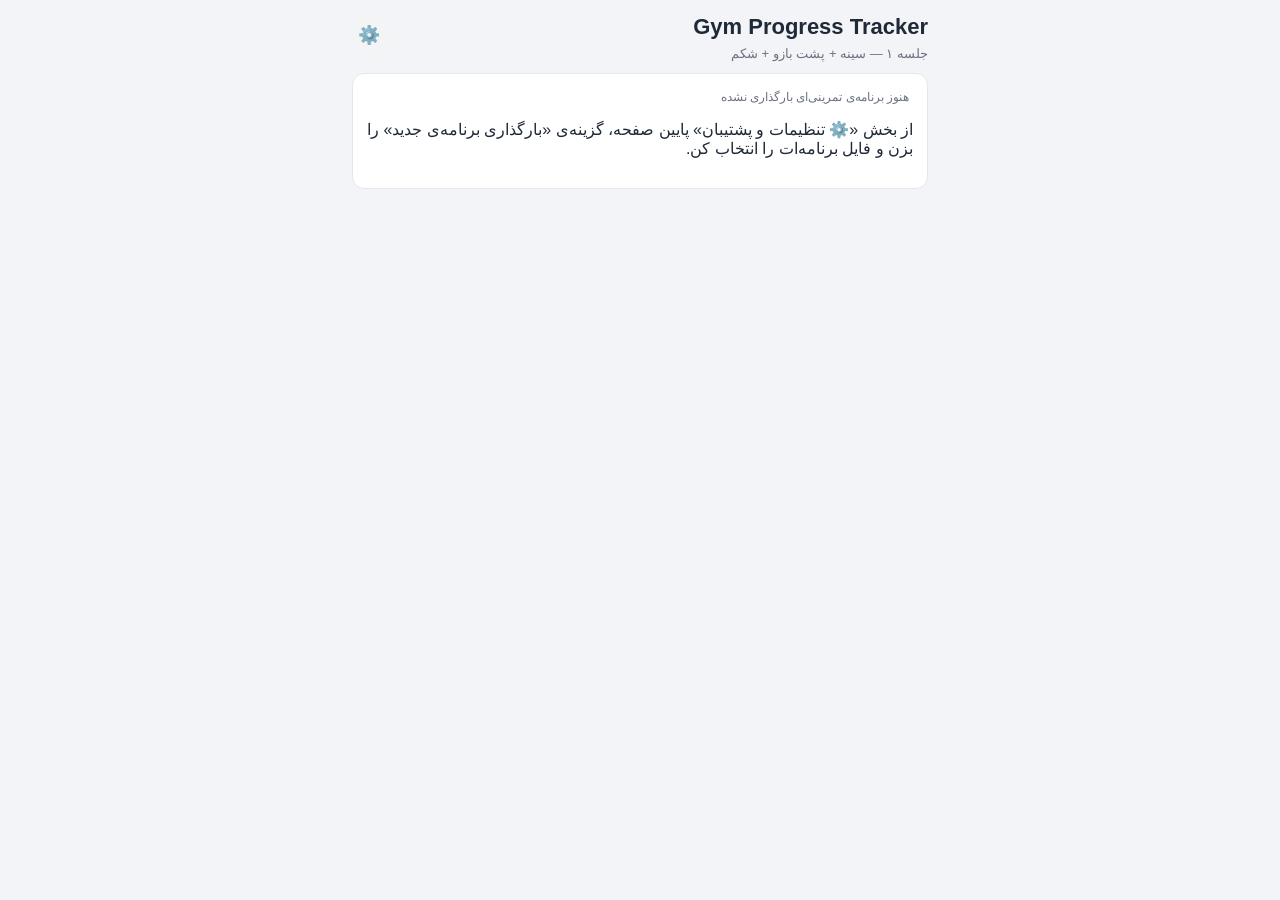
==== index.html @ c3f13dc2 "Update index.html" ====
<!DOCTYPE html>
<html lang="fa" dir="rtl">
<head>
    <meta charset="UTF-8">
    <meta name="viewport" content="width=device-width, initial-scale=1.0">
    <link rel="manifest" href="manifest.json">
    <meta name="theme-color" content="#2563eb">
    <title>Gym Progress Tracker</title>
    <meta name="description" content="ثبت و پیگیری تمرین‌های بدنسازی" />
    <meta property="og:title" content="Gym Progress Tracker" />
    <meta property="og:description" content="ثبت و پیگیری تمرین‌های بدنسازی" />
    <meta property="og:type" content="website" />
    <link rel="stylesheet" href="css/style.css">
</head>

<body>

<div class="container">

    <!-- =========================
         Header
    ========================= -->
    <header class="page-header">
        <div>
            <h1>Gym Progress Tracker</h1>
            <p id="sessionTitle">جلسه ۱ — سینه + پشت بازو + شکم</p>
        </div>

        <button
            type="button"
            id="openSettingsBtn"
            class="settings-icon-btn"
            aria-label="تنظیمات"
        >
            ⚙️
        </button>
    </header>

    <!-- =========================
         Empty state
    ========================= -->
    <section id="emptyProgramState" class="card" style="display: none;">
        <div class="selector-title">
            هنوز برنامه‌ی تمرینی‌ای بارگذاری نشده
        </div>
        <p>
            از بخش «⚙️ تنظیمات و پشتیبان» پایین صفحه، گزینه‌ی
            «بارگذاری برنامه‌ی جدید» را بزن و فایل برنامه‌ات را انتخاب کن.
        </p>
    </section>

    <div id="programContent">

    <!-- =========================
         Session selector
    ========================= -->
    <section class="session-selector card">
        <div class="selector-title">جلسه تمرینی</div>
        <div id="sessionButtons" class="session-buttons"></div>
    </section>

    <!-- =========================
         Session info
    ========================= -->
    <section class="session-info card">
        <div class="field">
            <input type="hidden" id="workoutDate">
            <button type="button" id="workoutDateBtn" class="date-picker-btn" aria-label="تاریخ تمرین">
                <span id="persianWorkoutDate" class="persian-date-display"></span>
                <span class="date-picker-icon">📅</span>
            </button>
        </div>

        <div class="field">
            <select id="weekNumber" aria-label="شماره هفته">
                <option value="1">هفته ۱</option>
                <option value="2">هفته ۲</option>
                <option value="3">هفته ۳</option>
                <option value="4">هفته ۴</option>
            </select>
        </div>

        <div class="session-note">
            <strong>قانون تمرین:</strong> بیشتر ست‌ها را با حدود <strong>RIR 2</strong> انجام بده.
        </div>
    </section>

    <!-- =========================
         Exercises
    ========================= -->
    <main id="exerciseList"></main>

    <!-- =========================
         Workout summary
    ========================= -->
    <section class="summary-grid">
        <div class="summary-card">
            <span>حجم تمرین</span>
            <strong id="totalVolume">0</strong>
            <small>kg × reps</small>
        </div>

        <div class="summary-card">
            <span>تغییر نسبت به جلسه قبل</span>
            <strong id="volumeChange">—</strong>
        </div>
    </section>

    <!-- =========================
         Save workout
    ========================= -->
    <section class="save-workout-section">
        <button type="button" id="finishWorkoutBtn" class="primary-btn">
            ✓ پایان جلسه و رفتن به تمرین بعدی
        </button>
    </section>

    <!-- =========================
         History
    ========================= -->
    <section class="history-section card">
        <div class="section-title">
            <div>
                <h2>روند پیشرفت</h2>
                <p>سابقه همین جلسه تمرینی</p>
            </div>
        </div>
        <div id="historyContainer"></div>
    </section>

    </div>

    <!-- =========================
         Settings (full page)
    ========================= -->
    <div id="settingsPage" class="settings-page-overlay" style="display: none;">
        <div class="settings-page">
            <div class="settings-page-header">
                <button
                    type="button"
                    id="closeSettingsBtn"
                    class="exercise-guide-close"
                    aria-label="بازگشت"
                >
                    ×
                </button>
                <h2>تنظیمات و پشتیبان</h2>
            </div>

            <div class="settings-content">
                <!-- Appearance -->
                <div class="setting-row">
                    <div class="setting-info">
                        <strong>ظاهر برنامه</strong>
                        <span>تغییر بین حالت روشن و تاریک</span>
                    </div>
                    <button id="themeToggleBtn" class="secondary-btn" type="button">
                        🌙 حالت تاریک
                    </button>
                </div>

                <!-- Exercise Bank -->
                <div class="setting-row">
                    <div class="setting-info">
                        <strong>بانک حرکات</strong>
                        <span>فهرست کامل حرکات ورزشی کاتالوگ با تصویر، شناسه و نحوه اجرا</span>
                    </div>
                    <button id="openExerciseBankBtn" class="secondary-btn" type="button">
                        نمایش بانک حرکات
                    </button>
                </div>

                <!-- My programs -->
                <div class="setting-row my-programs-setting">
                    <div class="setting-info">
                        <strong>برنامه‌های من</strong>
                        <span>فهرست برنامه‌های ماهانه، بازه‌ی تمرین هرکدام و جزئیات جلسات و حرکات.</span>
                    </div>
                    <button id="openMyProgramsBtn" class="secondary-btn" type="button">
                        مشاهده
                    </button>
                </div>

                <!-- Backup -->
                <div class="setting-row backup-setting">
                    <div class="setting-info">
                        <strong>پشتیبان اطلاعات</strong>
                        <span>یک فایل شامل تاریخچه‌ی تمرین‌ها و برنامه‌ی آپلودی‌ات دانلود می‌شود. همین‌جا («بازیابی پشتیبان») همه‌چیز را با هم برمی‌گرداند.</span>
                    </div>
                    <div class="backup-actions">
                        <button id="exportBtn" class="secondary-btn" type="button">
                            دریافت پشتیبان
                        </button>
                        <label class="secondary-btn file-btn">
                            بازیابی پشتیبان
                            <input type="file" id="importInput" accept=".json" hidden>
                        </label>
                    </div>
                </div>

                <!-- Program upload -->
                <div class="setting-row program-setting">
                    <div class="setting-info">
                        <strong>برنامه‌ی تمرینی</strong>
                        <span>وقتی باشگاه برنامه‌ی جدید داد، فایل آماده‌شده را اینجا بارگذاری کن تا به‌عنوان یک ماه جدید اضافه شود.</span>
                    </div>
                    <div class="program-actions">
                        <label class="secondary-btn file-btn">
                            بارگذاری برنامه‌ی جدید
                            <input type="file" id="programImportInput" accept=".json" hidden>
                        </label>
                    </div>
                </div>

                <!-- Delete data -->
                <div class="setting-row danger-setting">
                    <div class="setting-info">
                        <strong>حذف تاریخچه‌ی تمرین‌ها</strong>
                        <span>فقط وزنه/تکرارهای ثبت‌شده پاک می‌شود؛ برنامه‌ی تمرینی دست‌نخورده می‌ماند.</span>
                    </div>
                    <button id="clearBtn" class="danger-btn" type="button">
                        حذف تاریخچه
                    </button>
                </div>

                <!-- Full reset -->
                <div class="setting-row danger-setting">
                    <div class="setting-info">
                        <strong>بازنشانی کامل</strong>
                        <span>همه‌چیز پاک می‌شود: تاریخچه‌ی تمرین‌ها و برنامه‌ی آپلودی. برنامه به حالت اولیه برمی‌گردد.</span>
                    </div>
                    <button id="fullResetBtn" class="danger-btn" type="button">
                        حذف همه‌چیز
                    </button>
                </div>
            </div>
        </div>
    </div>

</div>

<!-- JavaScript -->
<script src="js/exercise-catalog.js"></script>
<script src="js/workout-programs.js"></script>
<script src="js/workout-data.js"></script>
<script src="js/storage.js"></script>
<script src="js/app.js"></script>

<script>
    if ("serviceWorker" in navigator) {
        window.addEventListener("load", () => {
            navigator.serviceWorker.register("/service-worker.js")
            .then(reg => {
                reg.update();
                console.log("Service Worker registered:", reg.scope);
            })
            .catch(err => console.error("Service Worker registration failed:", err));
        });
    }
</script>

</body>
</html>
---- css/style.css ----
* {
    box-sizing: border-box;
    -webkit-tap-highlight-color: transparent;
}

html {
    font-size: 16px;
}

body {
    margin: 0;
    font-family: Tahoma, Arial, sans-serif;
    background: #f2f4f7;
    color: #1f2937;
    direction: rtl;
}

/* =========================
   Container
========================= */
.container {
    width: 100%;
    max-width: 600px;
    margin: 0 auto;
    padding: 12px 12px 40px;
}

/* =========================
   Header
========================= */
.page-header {
    display: flex;
    align-items: flex-start;
    justify-content: space-between;
    gap: 10px;
    margin-bottom: 12px;
}

.page-header h1 {
    margin: 0;
    font-size: 22px;
    line-height: 1.4;
}

.page-header p {
    margin: 3px 0 0;
    font-size: 13px;
    color: #6b7280;
}

.settings-icon-btn {
    flex: 0 0 auto;
    width: 40px;
    height: 40px;
    border: none;
    border-radius: 50%;
    background: #f3f4f6;
    font-size: 18px;
    line-height: 1;
    cursor: pointer;
}

.settings-icon-btn:hover {
    background: #e5e7eb;
}

/* =========================
   Buttons
========================= */
button,
.secondary-btn {
    min-height: 46px;
    border-radius: 10px;
    border: 1px solid transparent;
    padding: 10px 12px;
    font-family: inherit;
    font-size: 14px;
    cursor: pointer;
    touch-action: manipulation;
}

.primary-btn {
    background: #2563eb;
    color: white;
    font-weight: bold;
}

.secondary-btn {
    background: white;
    border-color: #d1d5db;
    color: #374151;
}

.danger-btn {
    background: #fee2e2;
    color: #991b1b;
    border-color: #fecaca;
}

/* =========================
   Cards
========================= */
.card {
    background: white;
    border-radius: 12px;
    border: 1px solid #e5e7eb;
    padding: 14px;
    margin-bottom: 12px;
}

/* =========================
   Session selector
========================= */
.session-selector {
    padding: 10px;
}

.selector-title {
    font-size: 12px;
    color: #6b7280;
    margin: 2px 4px 8px;
}

.session-buttons {
    display: grid;
    grid-template-columns: repeat(3, 1fr);
    gap: 6px;
}

.session-btn {
    min-height: 62px;
    padding: 7px 4px;
    border-radius: 9px;
    border: 1px solid #d1d5db;
    background: white;
    color: #374151;
    font-family: inherit;
    cursor: pointer;
}

.session-btn strong {
    display: block;
    font-size: 13px;
    margin-bottom: 4px;
}

.session-btn span {
    display: block;
    font-size: 10px;
    line-height: 1.4;
    color: #6b7280;
}

.session-btn.active {
    background: #eff6ff;
    border-color: #2563eb;
    color: #1d4ed8;
}

.session-btn.active span {
    color: #2563eb;
}

/* =========================
   Session info
========================= */
.session-info {
    display: grid;
    grid-template-columns: 1fr 1fr;
    gap: 10px;
}

.field {
    display: flex;
    flex-direction: column;
    gap: 5px;
}

.field label {
    font-size: 14px;
    color: #6b7280;
    font-weight: 600;
}

input,
select {
    width: 100%;
    height: 44px;
    padding: 8px 10px;
    border: 1px solid #d1d5db;
    border-radius: 8px;
    background: white;
    font-family: inherit;
    font-size: 16px;
    color: #1f2937;
}

input:focus,
select:focus {
    outline: none;
    border-color: #2563eb;
    box-shadow: 0 0 0 2px rgba(37, 99, 235, 0.1);
}

.session-note {
    grid-column: 1 / -1;
    padding: 9px 11px;
    border-radius: 8px;
    background: #eff6ff;
    color: #1e40af;
    font-size: 11px;
    line-height: 1.7;
}

/* =========================
   Date picker trigger button
========================= */
.date-picker-btn {
    display: flex;
    align-items: center;
    justify-content: space-between;
    width: 100%;
    height: 44px;
    padding: 8px 12px;
    border: 1px solid #d1d5db;
    border-radius: 8px;
    background: white;
    font-family: inherit;
    font-size: 14px;
    color: #1f2937;
    cursor: pointer;
}

.date-picker-btn:hover {
    border-color: #9ca3af;
}

.date-picker-icon {
    font-size: 16px;
}

/* =========================
   Date picker calendar (modal)
========================= */
.date-picker-overlay {
    position: fixed;
    inset: 0;
    z-index: 1000;
    display: flex;
    align-items: center;
    justify-content: center;
    padding: 16px;
    background: rgba(17, 24, 39, 0.5);
}

.date-picker-modal {
    width: 100%;
    max-width: 340px;
    padding: 16px;
    border-radius: 16px;
    background: white;
}

.date-picker-header {
    display: flex;
    align-items: center;
    justify-content: space-between;
    margin-bottom: 10px;
}

.date-picker-header h3 {
    margin: 0;
    font-size: 15px;
}

.date-picker-nav {
    width: 32px;
    height: 32px;
    border: none;
    border-radius: 8px;
    background: #f3f4f6;
    font-size: 18px;
    line-height: 1;
    cursor: pointer;
}

.date-picker-nav:hover {
    background: #e5e7eb;
}

.date-picker-weekdays {
    display: grid;
    grid-template-columns: repeat(7, 1fr);
    margin-bottom: 4px;
    font-size: 11px;
    color: #9ca3af;
    text-align: center;
}

.date-picker-grid {
    display: grid;
    grid-template-columns: repeat(7, 1fr);
    gap: 4px;
}

.date-picker-day {
    position: relative;
    display: flex;
    flex-direction: column;
    align-items: center;
    justify-content: center;
    height: 40px;
    border: none;
    border-radius: 8px;
    background: transparent;
    font-family: inherit;
    font-size: 13px;
    color: #1f2937;
    cursor: pointer;
}

.date-picker-day.empty {
    cursor: default;
}

.date-picker-day:not(.empty):hover {
    background: #f3f4f6;
}

.date-picker-day.today {
    box-shadow: inset 0 0 0 1px #2563eb;
}

.date-picker-day.selected {
    background: #2563eb;
    color: white;
}

.date-picker-day-dot {
    position: absolute;
    bottom: 4px;
    width: 5px;
    height: 5px;
    border-radius: 50%;
    background: #16a34a;
}

.date-picker-day.selected .date-picker-day-dot {
    background: white;
}

.date-picker-legend {
    display: flex;
    align-items: center;
    gap: 6px;
    margin: 10px 0;
    font-size: 11px;
    color: #6b7280;
}

.date-picker-legend .date-picker-day-dot {
    position: static;
}

.date-picker-close {
    width: 100%;
}

/* =========================
   Exercise card
========================= */
.exercise-card {
    background: white;
    border: 1px solid #e5e7eb;
    border-radius: 12px;
    margin-bottom: 12px;
    overflow: hidden;
}

.exercise-header {
    padding: 12px;
    background: #fafafa;
    border-bottom: 1px solid #e5e7eb;
}

.exercise-title {
    display: flex;
    align-items: center;
    gap: 9px;
}

.exercise-number {
    flex: 0 0 auto;
    width: 30px;
    height: 30px;
    border-radius: 50%;
    display: flex;
    align-items: center;
    justify-content: center;
    background: #2563eb;
    color: white;
    font-size: 13px;
    font-weight: bold;
}

.exercise-header h2 {
    margin: 0 0 5px;
    font-size: 19px;
    line-height: 1.45;
    font-weight: 700;
}

.exercise-meta {
    font-size: 12px;
    line-height: 1.8;
    color: #6b7280;
}

/* =========================
   Exercise action buttons
========================= */
.exercise-help-btn,
.exercise-history-btn {
    margin-top: 8px;
    min-height: 38px;
    padding: 7px 12px;
    border: 1px solid #d1d5db;
    border-radius: 8px;
    background: white;
    color: #2563eb;
    font-family: inherit;
    font-size: 14px;
    font-weight: 600;
    cursor: pointer;
}

.exercise-help-btn:active,
.exercise-history-btn:active {
    background: #eff6ff;
}

/* =========================
   Sets
========================= */
.sets-container {
    padding: 10px;
}

.set-row {
    display: grid;
    grid-template-columns: 58px 1fr 1fr;
    gap: 7px;
    align-items: center;
    margin-bottom: 7px;
}

.set-label {
    font-size: 14px;
    color: #4b5563;
    text-align: center;
    font-weight: bold;
    white-space: nowrap;
}

.set-row input {
    height: 44px;
    text-align: center;
    font-size: 16px;
    direction: ltr;
}

.set-difference {
    grid-column: 2 / 4;
    padding: 2px 5px;
    min-height: 14px;
    font-size: 11.5px;
    font-weight: 600;
    color: #1f2937;
    text-align: right;
    direction: rtl;
}

.set-difference:empty {
    display: none;
}

/* =========================
   Workout summary
========================= */
.summary-grid {
    display: grid;
    grid-template-columns: repeat(2, 1fr);
    gap: 8px;
    margin: 16px 0 12px;
}

.summary-card {
    background: white;
    border: 1px solid #e5e7eb;
    border-radius: 10px;
    padding: 11px;
    text-align: center;
}

.summary-card span {
    display: block;
    font-size: 11px;
    color: #6b7280;
    margin-bottom: 5px;
}

.summary-card strong {
    font-size: 19px;
}

.summary-card small {
    display: block;
    margin-top: 2px;
    font-size: 9px;
    color: #9ca3af;
}

/* =========================
   Save workout
========================= */
.save-workout-section {
    margin: 4px 0 18px;
}

/* =========================
   History
========================= */
.history-section {
    margin-top: 16px;
}

.section-title h2 {
    margin: 0;
    font-size: 17px;
}

.section-title p {
    margin: 4px 0 0;
    font-size: 11px;
    color: #6b7280;
}

.history-table-wrapper {
    margin-top: 12px;
    overflow-x: auto;
}

.history-table {
    width: 100%;
    border-collapse: collapse;
    font-size: 11px;
}

.history-table th,
.history-table td {
    padding: 9px 5px;
    border-bottom: 1px solid #e5e7eb;
    text-align: center;
    white-space: nowrap;
}

.history-table th {
    color: #6b7280;
    background: #f9fafb;
    font-weight: normal;
}

.history-empty {
    padding: 25px 10px;
    text-align: center;
    font-size: 12px;
    color: #9ca3af;
}

/* =========================
   Exercise History Modal
========================= */
.exercise-history-list {
    display: flex;
    flex-direction: column;
    gap: 12px;
    margin-top: 14px;
}

.exercise-history-item {
    padding: 12px;
    border: 1px solid #e5e7eb;
    border-radius: 10px;
    background: #f9fafb;
}

.exercise-history-info {
    display: flex;
    align-items: center;
    justify-content: space-between;
    gap: 8px;
    margin-bottom: 10px;
    padding-bottom: 9px;
    border-bottom: 1px solid #e5e7eb;
    font-size: 12px;
    line-height: 1.7;
}

.exercise-history-info strong {
    color: #1f2937;
}

.exercise-history-info span {
    color: #6b7280;
    white-space: nowrap;
}

.exercise-history-sets {
    display: grid;
    grid-template-columns: repeat(3, 1fr);
    gap: 6px;
}

.history-set {
    display: flex;
    align-items: center;
    justify-content: center;
    min-height: 48px;
    padding: 6px;
    border-radius: 8px;
    background: white;
    border: 1px solid #e5e7eb;
    font-size: 13px;
    font-weight: bold;
    color: #1f2937;
    direction: ltr;
}

/* =========================
   Settings (full page)
========================= */
.settings-page-overlay {
    position: fixed;
    inset: 0;
    z-index: 1000;
    background: white;
}

.settings-page {
    display: flex;
    flex-direction: column;
    height: 100%;
}

.settings-page-header {
    display: flex;
    align-items: center;
    gap: 10px;
    padding: 16px;
    border-bottom: 1px solid #f3f4f6;
}

.settings-page-header h2 {
    margin: 0;
    font-size: 18px;
}

.settings-content {
    flex: 1;
    overflow-y: auto;
}

.setting-row {
    display: flex;
    align-items: center;
    justify-content: space-between;
    gap: 12px;
    padding: 14px;
    border-bottom: 1px solid #f3f4f6;
}

.setting-row:last-child {
    border-bottom: none;
}

.setting-info {
    min-width: 0;
    flex: 1;
}

.setting-info strong {
    display: block;
    margin-bottom: 4px;
    font-size: 13px;
    color: #374151;
}

.setting-info span {
    display: block;
    font-size: 10px;
    line-height: 1.7;
    color: #9ca3af;
}

.setting-row .secondary-btn,
.setting-row .danger-btn {
    flex: 0 0 auto;
    min-height: 42px;
    font-size: 12px;
}

.backup-setting,
.program-setting {
    align-items: flex-start;
    flex-direction: column;
}

.backup-setting .setting-info,
.program-setting .setting-info {
    width: 100%;
}

.backup-actions,
.program-actions {
    display: grid;
    grid-template-columns: 1fr 1fr;
    gap: 8px;
    width: 100%;
    margin-top: 4px;
}

.program-actions {
    grid-template-columns: 1fr;
}

.file-btn {
    display: flex;
    align-items: center;
    justify-content: center;
    min-height: 42px;
}

.danger-setting .setting-info strong {
    color: #991b1b;
}

/* =========================
   My Programs (full page)
========================= */
.my-programs-overlay {
    position: fixed;
    inset: 0;
    z-index: 1000;
    background: white;
}

.my-programs-page {
    display: flex;
    flex-direction: column;
    height: 100%;
}

.my-programs-header {
    display: flex;
    align-items: center;
    justify-content: space-between;
    gap: 10px;
    padding: 16px;
    border-bottom: 1px solid #f3f4f6;
}

.my-programs-header h2 {
    margin: 0;
    font-size: 20px;
}

.my-programs-list {
    flex: 1;
    overflow-y: auto;
    padding: 16px;
}

.my-programs-empty {
    font-size: 13px;
    color: #9ca3af;
}

.my-program-card {
    margin-bottom: 12px;
    padding: 14px;
    border-radius: 14px;
    background: #f9fafb;
}

.my-program-summary {
    display: flex;
    align-items: center;
    justify-content: space-between;
    gap: 10px;
}

.my-program-summary-info h3 {
    margin: 0 0 4px;
    font-size: 14px;
    color: #374151;
}

.my-program-current-badge {
    margin-right: 6px;
    padding: 2px 8px;
    border-radius: 999px;
    background: #dbeafe;
    color: #1d4ed8;
    font-size: 10px;
}

.my-program-dates {
    display: block;
    font-size: 11px;
    color: #9ca3af;
}

.my-program-details {
    margin-top: 12px;
    padding-top: 12px;
    border-top: 1px solid #e5e7eb;
}

.my-program-session {
    margin-bottom: 10px;
}

.my-program-session h4 {
    margin: 0 0 4px;
    font-size: 11px;
    color: #6b7280;
}

.my-program-exercise-list {
    margin: 0;
    padding-right: 16px;
    list-style: disc;
}

.my-program-exercise-list li {
    margin-bottom: 4px;
    font-size: 11px;
    line-height: 1.7;
}

.my-program-exercise-name {
    display: block;
    color: #374151;
}

.my-program-exercise-meta {
    display: block;
    color: #9ca3af;
    font-size: 10px;
}

/* =========================
   Exercise Guide Modal
========================= */
.exercise-guide-overlay {
    position: fixed;
    inset: 0;
    z-index: 1000;
    background: rgba(0, 0, 0, 0.55);
    display: flex;
    align-items: flex-end;
    justify-content: center;
    padding: 0;
}

.exercise-guide-modal {
    width: 100%;
    max-width: 600px;
    max-height: 90vh;
    overflow-y: auto;
    background: white;
    border-radius: 18px 18px 0 0;
    padding: 16px;
}

.exercise-guide-header {
    display: flex;
    align-items: center;
    justify-content: space-between;
    gap: 10px;
    margin-bottom: 12px;
}

.exercise-guide-header h2 {
    margin: 0;
    font-size: 22px;
    line-height: 1.5;
}

.exercise-guide-close {
    width: 38px;
    height: 38px;
    min-height: 38px;
    padding: 0;
    border: none;
    border-radius: 50%;
    background: #f3f4f6;
    color: #374151;
    font-size: 24px;
    line-height: 1;
    cursor: pointer;
}

.exercise-guide-images {
    display: grid;
    grid-template-columns: repeat(2, 1fr);
    gap: 8px;
}

.exercise-guide-image,
.exercise-guide-video {
    display: block;
    width: 100%;
    max-width: 420px;
    max-height: 60vh;
    margin: 0 auto 20px;
    object-fit: contain;
    border-radius: 12px;
}

.exercise-guide-no-image {
    min-height: 120px;
    display: flex;
    align-items: center;
    justify-content: center;
    text-align: center;
    padding: 20px;
    border-radius: 10px;
    background: #f3f4f6;
    color: #9ca3af;
    font-size: 12px;
}

.exercise-guide-instructions {
    margin: 18px 0;
    padding-right: 26px;
    font-size: 16px;
    line-height: 2;
    color: #374151;
}

.exercise-guide-done {
    width: 100%;
    margin-top: 4px;
}

/* =========================
   Exercise Bank Page
========================= */
.exercise-bank-overlay {
    position: fixed;
    inset: 0;
    z-index: 1000;
    background: white;
}

.exercise-bank-page {
    display: flex;
    flex-direction: column;
    height: 100%;
}

.exercise-bank-header {
    display: flex;
    align-items: center;
    justify-content: space-between;
    gap: 10px;
    padding: 16px;
    border-bottom: 1px solid #f3f4f6;
}

.exercise-bank-header h2 {
    margin: 0;
    font-size: 20px;
}

.exercise-bank-list {
    flex: 1;
    overflow-y: auto;
    padding: 14px;
    display: flex;
    flex-direction: column;
    gap: 14px;
}

.exercise-bank-category-group {
    display: flex;
    flex-direction: column;
    gap: 8px;
}

.exercise-bank-category-header {
    width: 100%;
    display: flex;
    align-items: center;
    justify-content: space-between;
    padding: 8px 10px;
    border: 1px solid #e5e7eb;
    border-radius: 10px;
    background: #f3f4f6;
    cursor: pointer;
    font-family: inherit;
    transition: background 0.15s, border-color 0.15s;
}

.exercise-bank-category-header:hover {
    background: #e5e7eb;
}

.exercise-bank-category-title {
    display: flex;
    align-items: center;
    gap: 8px;
}

.exercise-bank-category-badge {
    font-size: 14px;
    font-weight: 700;
    color: #2563eb;
}

.exercise-bank-category-count {
    font-size: 11px;
    color: #6b7280;
    background: #ffffff;
    padding: 2px 7px;
    border-radius: 12px;
    border: 1px solid #e5e7eb;
}

.exercise-bank-category-arrow {
    font-size: 14px;
    color: #6b7280;
    transition: transform 0.2s ease;
}

.exercise-bank-category-group.collapsed .exercise-bank-category-arrow {
    transform: rotate(-90deg);
}

.exercise-bank-category-group.collapsed .exercise-bank-category-items {
    display: none;
}

.exercise-bank-category-items {
    display: flex;
    flex-direction: column;
    gap: 8px;
    padding: 2px 4px;
}

.exercise-bank-item {
    display: flex;
    align-items: center;
    gap: 12px;
    padding: 12px;
    border-radius: 12px;
    border: 1px solid #e5e7eb;
    background: #f9fafb;
    cursor: pointer;
    transition: background 0.15s, border-color 0.15s;
}

.exercise-bank-item:active {
    background: #eff6ff;
    border-color: #93c5fd;
}

.exercise-bank-thumb {
    width: 60px;
    height: 60px;
    border-radius: 8px;
    background: #e5e7eb;
    display: flex;
    align-items: center;
    justify-content: center;
    overflow: hidden;
    flex-shrink: 0;
}

.exercise-bank-thumb img {
    width: 100%;
    height: 100%;
    object-fit: contain;
}

.exercise-bank-thumb-placeholder {
    font-size: 24px;
}

.exercise-bank-info {
    flex: 1;
    min-width: 0;
}

.exercise-bank-name {
    margin: 0 0 4px;
    font-size: 15px;
    font-weight: bold;
    color: #1f2937;
}

.exercise-bank-id {
    margin: 0;
    font-size: 12px;
    color: #6b7280;
    direction: ltr;
    text-align: right;
    font-family: monospace, Arial, sans-serif;
}

/* =========================
   Dark Mode
========================= */
body.dark-mode {
    background: #111827;
    color: #f3f4f6;
}

body.dark-mode .card,
body.dark-mode .summary-card,
body.dark-mode .exercise-card {
    background: #1f2937;
    border-color: #374151;
}

body.dark-mode .page-header p,
body.dark-mode .selector-title,
body.dark-mode .field label,
body.dark-mode .exercise-meta,
body.dark-mode .section-title p {
    color: #9ca3af;
}

body.dark-mode .session-btn {
    background: #1f2937;
    border-color: #4b5563;
    color: #f3f4f6;
}

body.dark-mode .session-btn span {
    color: #9ca3af;
}

body.dark-mode .session-btn.active {
    background: #1e3a8a;
    border-color: #3b82f6;
    color: #dbeafe;
}

body.dark-mode .session-btn.active span {
    color: #bfdbfe;
}

body.dark-mode input,
body.dark-mode select {
    background: #111827;
    border-color: #4b5563;
    color: #f3f4f6;
}

body.dark-mode input:focus,
body.dark-mode select:focus {
    border-color: #60a5fa;
    box-shadow: 0 0 0 2px rgba(96, 165, 250, 0.15);
}

body.dark-mode .date-picker-btn {
    background: #111827;
    border-color: #4b5563;
    color: #f3f4f6;
}

body.dark-mode .date-picker-modal {
    background: #1f2937;
}

body.dark-mode .date-picker-header h3 {
    color: #f3f4f6;
}

body.dark-mode .date-picker-nav {
    background: #374151;
    color: #f3f4f6;
}

body.dark-mode .date-picker-nav:hover {
    background: #4b5563;
}

body.dark-mode .date-picker-day {
    color: #e5e7eb;
}

body.dark-mode .date-picker-day:not(.empty):hover {
    background: #374151;
}

body.dark-mode .date-picker-legend {
    color: #9ca3af;
}

body.dark-mode .session-note {
    background: #172554;
    color: #bfdbfe;
}

body.dark-mode .summary-card span {
    color: #9ca3af;
}

body.dark-mode .summary-card small {
    color: #6b7280;
}

body.dark-mode .exercise-header {
    background: #18212f;
    border-color: #374151;
}

body.dark-mode .set-label {
    color: #d1d5db;
}

body.dark-mode .set-difference {
    color: #e2e8f0;
    font-weight: 600;
}

body.dark-mode .secondary-btn {
    background: #1f2937;
    border-color: #4b5563;
    color: #f3f4f6;
}

body.dark-mode .secondary-btn:active {
    background: #374151;
}

body.dark-mode .exercise-help-btn,
body.dark-mode .exercise-history-btn {
    background: #1f2937;
    border-color: #4b5563;
    color: #93c5fd;
}

body.dark-mode .exercise-help-btn:active,
body.dark-mode .exercise-history-btn:active {
    background: #172554;
}

body.dark-mode .history-table th {
    background: #111827;
    color: #9ca3af;
}

body.dark-mode .history-table th,
body.dark-mode .history-table td {
    border-color: #374151;
}

body.dark-mode .history-empty {
    color: #6b7280;
}

body.dark-mode .exercise-history-item {
    background: #18212f;
    border-color: #374151;
}

body.dark-mode .exercise-history-info {
    border-color: #374151;
}

body.dark-mode .exercise-history-info strong {
    color: #f3f4f6;
}

body.dark-mode .exercise-history-info span {
    color: #9ca3af;
}

body.dark-mode .history-set {
    background: #1f2937;
    border-color: #374151;
    color: #f3f4f6;
}

body.dark-mode .settings-icon-btn {
    background: #374151;
    color: #f3f4f6;
}

body.dark-mode .settings-icon-btn:hover {
    background: #4b5563;
}

body.dark-mode .settings-page-overlay {
    background: #111827;
}

body.dark-mode .settings-page-header {
    border-color: #374151;
}

body.dark-mode .settings-page-header h2 {
    color: #f3f4f6;
}

body.dark-mode .settings-content {
    border-color: #374151;
}

body.dark-mode .setting-row {
    border-color: #374151;
}

body.dark-mode .setting-info strong {
    color: #f3f4f6;
}

body.dark-mode .setting-info span {
    color: #9ca3af;
}

body.dark-mode .danger-setting .setting-info strong {
    color: #fecaca;
}

body.dark-mode .my-programs-overlay {
    background: #111827;
}

body.dark-mode .my-programs-header {
    border-color: #374151;
}

body.dark-mode .my-programs-header h2 {
    color: #f3f4f6;
}

body.dark-mode .my-program-card {
    background: #1f2937;
}

body.dark-mode .my-program-summary-info h3 {
    color: #f3f4f6;
}

body.dark-mode .my-program-details {
    border-color: #374151;
}

body.dark-mode .my-program-session h4 {
    color: #d1d5db;
}

body.dark-mode .my-program-exercise-name {
    color: #e5e7eb;
}

body.dark-mode .exercise-guide-modal {
    background: #1f2937;
    color: #f3f4f6;
}

body.dark-mode .exercise-guide-close {
    background: #374151;
    color: #f3f4f6;
}

body.dark-mode .exercise-guide-instructions {
    color: #d1d5db;
}

body.dark-mode .exercise-guide-no-image {
    background: #111827;
    color: #6b7280;
}

body.dark-mode .danger-btn {
    background: #450a0a;
    border-color: #7f1d1d;
    color: #fecaca;
}

/* Dark mode for Exercise Bank */
body.dark-mode .exercise-bank-overlay {
    background: #111827;
}

body.dark-mode .exercise-bank-header {
    border-color: #374151;
}

body.dark-mode .exercise-bank-header h2 {
    color: #f3f4f6;
}

body.dark-mode .exercise-bank-category-header {
    background: #1f2937;
    border-color: #374151;
}

body.dark-mode .exercise-bank-category-header:hover {
    background: #374151;
}

body.dark-mode .exercise-bank-category-arrow {
    color: #9ca3af;
}

body.dark-mode .exercise-bank-category-badge {
    color: #60a5fa;
}

body.dark-mode .exercise-bank-category-count {
    background: #111827;
    border-color: #374151;
    color: #9ca3af;
}

body.dark-mode .exercise-bank-item {
    background: #1f2937;
    border-color: #374151;
}

body.dark-mode .exercise-bank-item:active {
    background: #1e3a8a;
    border-color: #3b82f6;
}

body.dark-mode .exercise-bank-thumb {
    background: #374151;
}

body.dark-mode .exercise-bank-name {
    color: #f3f4f6;
}

body.dark-mode .exercise-bank-id {
    color: #9ca3af;
}
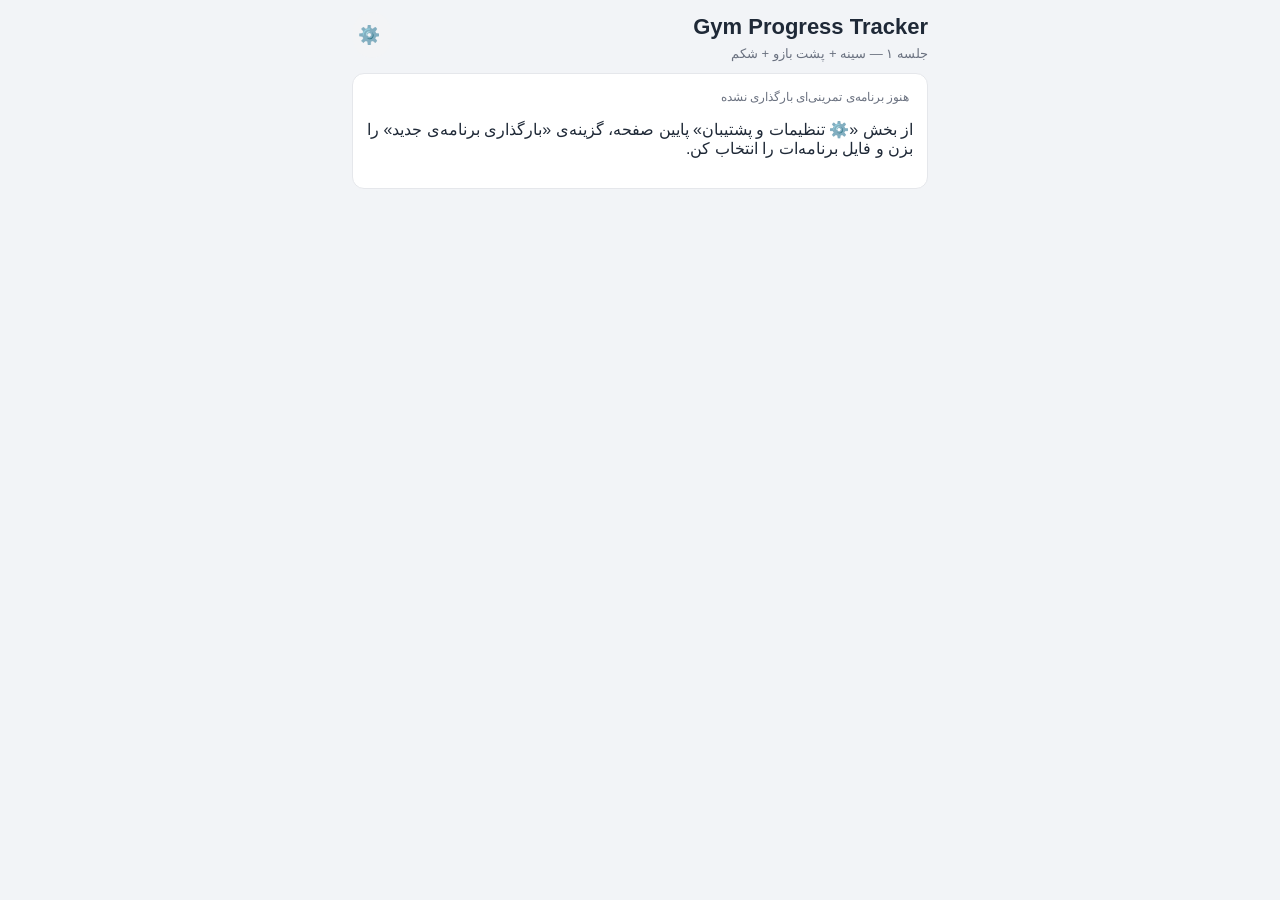
==== commit 7c89b94b: "Update index.html" ====
--- a/index.html
+++ b/index.html
@@ -3,14 +3,14 @@
 <head>
     <meta charset="UTF-8">
     <meta name="viewport" content="width=device-width, initial-scale=1.0">
-    <link rel="manifest" href="manifest.json">
+    <link rel="manifest" href="./manifest.json">
     <meta name="theme-color" content="#2563eb">
     <title>Gym Progress Tracker</title>
     <meta name="description" content="ثبت و پیگیری تمرین‌های بدنسازی" />
     <meta property="og:title" content="Gym Progress Tracker" />
     <meta property="og:description" content="ثبت و پیگیری تمرین‌های بدنسازی" />
     <meta property="og:type" content="website" />
-    <link rel="stylesheet" href="css/style.css">
+    <link rel="stylesheet" href="./css/style.css">
 </head>
 
 <body>
@@ -240,11 +240,11 @@
 </div>
 
 <!-- JavaScript -->
-<script src="js/exercise-catalog.js"></script>
-<script src="js/workout-programs.js"></script>
-<script src="js/workout-data.js"></script>
-<script src="js/storage.js"></script>
-<script src="js/app.js"></script>
+<script src="./js/exercise-catalog.js"></script>
+<script src="./js/workout-programs.js"></script>
+<script src="./js/workout-data.js"></script>
+<script src="./js/storage.js"></script>
+<script src="./js/app.js"></script>
 
 <script>
     if ("serviceWorker" in navigator) {
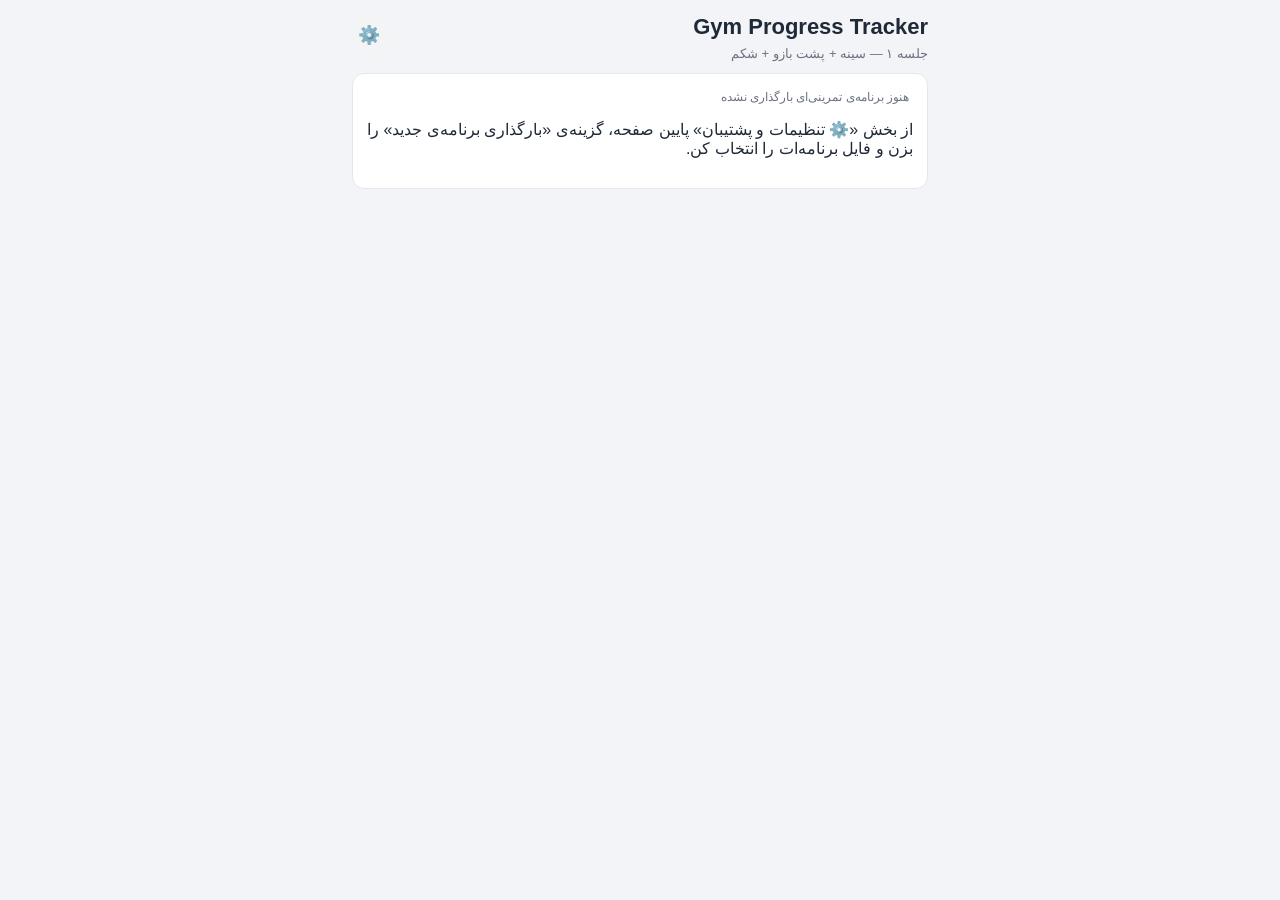
==== commit ca182f29: "Update index.html" ====
--- a/index.html
+++ b/index.html
@@ -249,7 +249,7 @@
 <script>
     if ("serviceWorker" in navigator) {
         window.addEventListener("load", () => {
-            navigator.serviceWorker.register("/service-worker.js")
+            navigator.serviceWorker.register("./service-worker.js")
             .then(reg => {
                 reg.update();
                 console.log("Service Worker registered:", reg.scope);
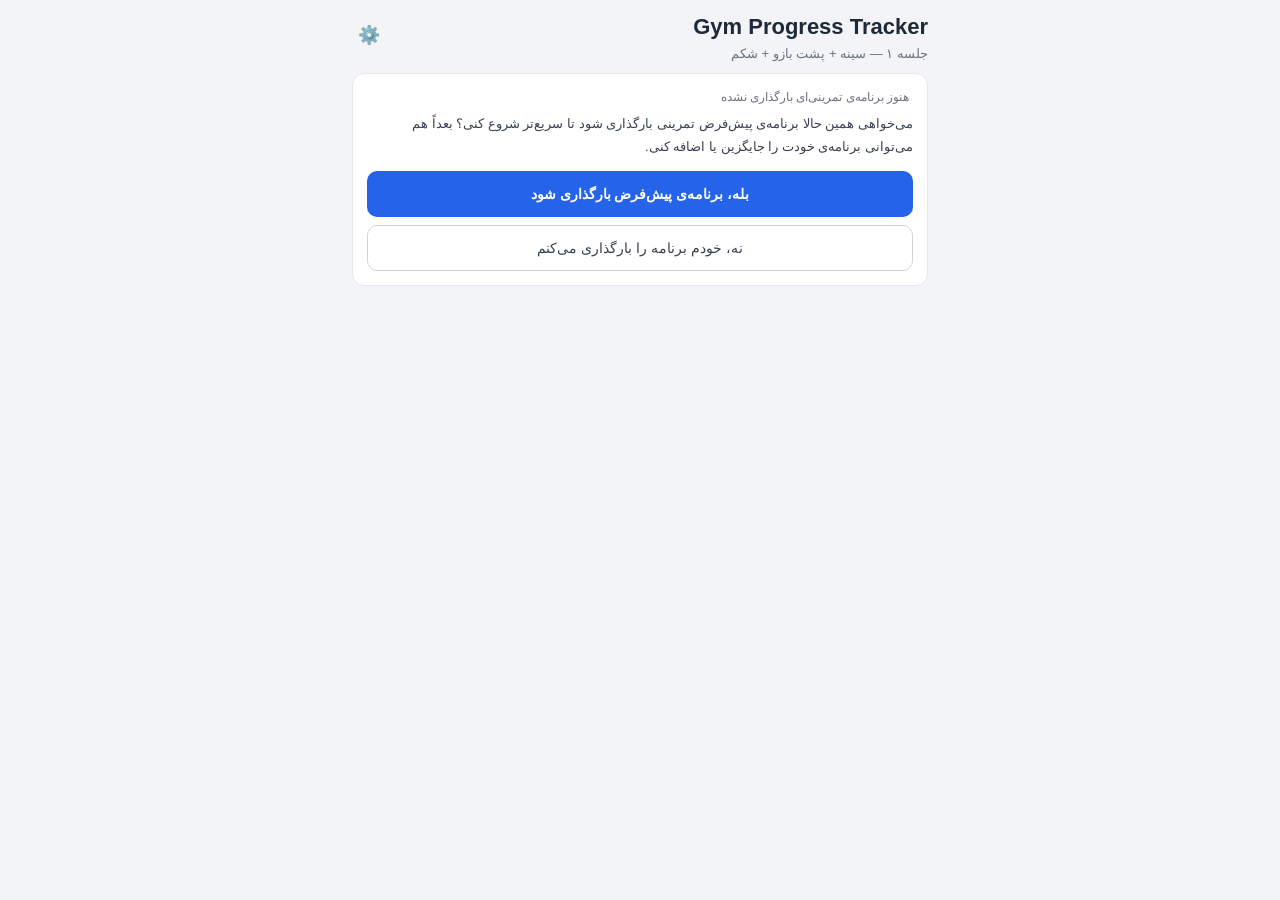
==== commit 40745f85: "check  backup" ====
--- a/index.html
+++ b/index.html
@@ -43,13 +43,42 @@
         <div class="selector-title">
             هنوز برنامه‌ی تمرینی‌ای بارگذاری نشده
         </div>
-        <p>
+
+        <div id="defaultProgramSuggestion" class="default-program-suggestion" style="display: none;">
+            <p>
+                می‌خواهی همین حالا برنامه‌ی پیش‌فرض تمرینی بارگذاری شود
+                تا سریع‌تر شروع کنی؟ بعداً هم می‌توانی برنامه‌ی خودت را
+                جایگزین یا اضافه کنی.
+            </p>
+            <div class="default-program-actions">
+                <button type="button" id="loadDefaultProgramBtn" class="primary-btn">
+                    بله، برنامه‌ی پیش‌فرض بارگذاری شود
+                </button>
+                <button type="button" id="dismissDefaultProgramBtn" class="secondary-btn">
+                    نه، خودم برنامه را بارگذاری می‌کنم
+                </button>
+            </div>
+        </div>
+
+        <p id="emptyProgramManualHint">
             از بخش «⚙️ تنظیمات و پشتیبان» پایین صفحه، گزینه‌ی
             «بارگذاری برنامه‌ی جدید» را بزن و فایل برنامه‌ات را انتخاب کن.
         </p>
     </section>
 
     <div id="programContent">
+
+    <!-- =========================
+         Backup warning
+    ========================= -->
+    <section id="backupWarningBanner" class="backup-warning-banner card" style="display: none;">
+        <span class="backup-warning-icon">⚠️</span>
+        <div class="backup-warning-text">
+            <strong>زمان پشتیبان‌گیری رسیده</strong>
+            <span id="backupWarningDetail">مدتی از آخرین پشتیبان‌گیری گذشته.</span>
+        </div>
+        <button type="button" id="backupWarningBtn" class="secondary-btn">دریافت پشتیبان</button>
+    </section>
 
     <!-- =========================
          Session selector
@@ -242,6 +271,7 @@
 <!-- JavaScript -->
 <script src="./js/exercise-catalog.js"></script>
 <script src="./js/workout-programs.js"></script>
+<script src="./js/default-program.js"></script>
 <script src="./js/workout-data.js"></script>
 <script src="./js/storage.js"></script>
 <script src="./js/app.js"></script>
--- a/css/style.css
+++ b/css/style.css
@@ -213,6 +213,62 @@
 }
 
 /* =========================
+   Backup warning banner
+========================= */
+.backup-warning-banner {
+    display: flex;
+    align-items: center;
+    gap: 10px;
+    background: #fffbeb;
+    border-color: #fde68a;
+}
+
+.backup-warning-icon {
+    font-size: 20px;
+    flex-shrink: 0;
+}
+
+.backup-warning-text {
+    display: flex;
+    flex-direction: column;
+    gap: 2px;
+    flex: 1;
+}
+
+.backup-warning-text strong {
+    font-size: 13px;
+    color: #92400e;
+}
+
+.backup-warning-text span {
+    font-size: 11px;
+    color: #b45309;
+    line-height: 1.6;
+}
+
+.backup-warning-banner .secondary-btn {
+    flex-shrink: 0;
+    min-height: 38px;
+    font-size: 12px;
+}
+
+/* =========================
+   Default program suggestion
+========================= */
+.default-program-suggestion p {
+    font-size: 13px;
+    color: #374151;
+    line-height: 1.8;
+    margin: 8px 0 12px;
+}
+
+.default-program-actions {
+    display: flex;
+    flex-direction: column;
+    gap: 8px;
+}
+
+/* =========================
    Date picker trigger button
 ========================= */
 .date-picker-btn {
@@ -336,17 +392,23 @@
     color: white;
 }
 
-.date-picker-day-dot {
-    position: absolute;
-    bottom: 4px;
-    width: 5px;
-    height: 5px;
+.date-picker-day-circle {
+    display: flex;
+    align-items: center;
+    justify-content: center;
+    width: 28px;
+    height: 28px;
     border-radius: 50%;
-    background: #16a34a;
-}
-
-.date-picker-day.selected .date-picker-day-dot {
-    background: white;
+    border: 2px solid transparent;
+    box-sizing: border-box;
+}
+
+.date-picker-day.has-workout .date-picker-day-circle {
+    border-color: #16a34a;
+}
+
+.date-picker-day.selected.has-workout .date-picker-day-circle {
+    border-color: white;
 }
 
 .date-picker-legend {
@@ -358,8 +420,13 @@
     color: #6b7280;
 }
 
-.date-picker-legend .date-picker-day-dot {
-    position: static;
+.date-picker-legend-circle {
+    width: 12px;
+    height: 12px;
+    border-radius: 50%;
+    border: 2px solid #16a34a;
+    box-sizing: border-box;
+    flex-shrink: 0;
 }
 
 .date-picker-close {
@@ -1210,6 +1277,23 @@
     color: #9ca3af;
 }
 
+body.dark-mode .backup-warning-banner {
+    background: #451a03;
+    border-color: #92400e;
+}
+
+body.dark-mode .backup-warning-text strong {
+    color: #fde68a;
+}
+
+body.dark-mode .backup-warning-text span {
+    color: #fcd34d;
+}
+
+body.dark-mode .default-program-suggestion p {
+    color: #d1d5db;
+}
+
 body.dark-mode .session-note {
     background: #172554;
     color: #bfdbfe;
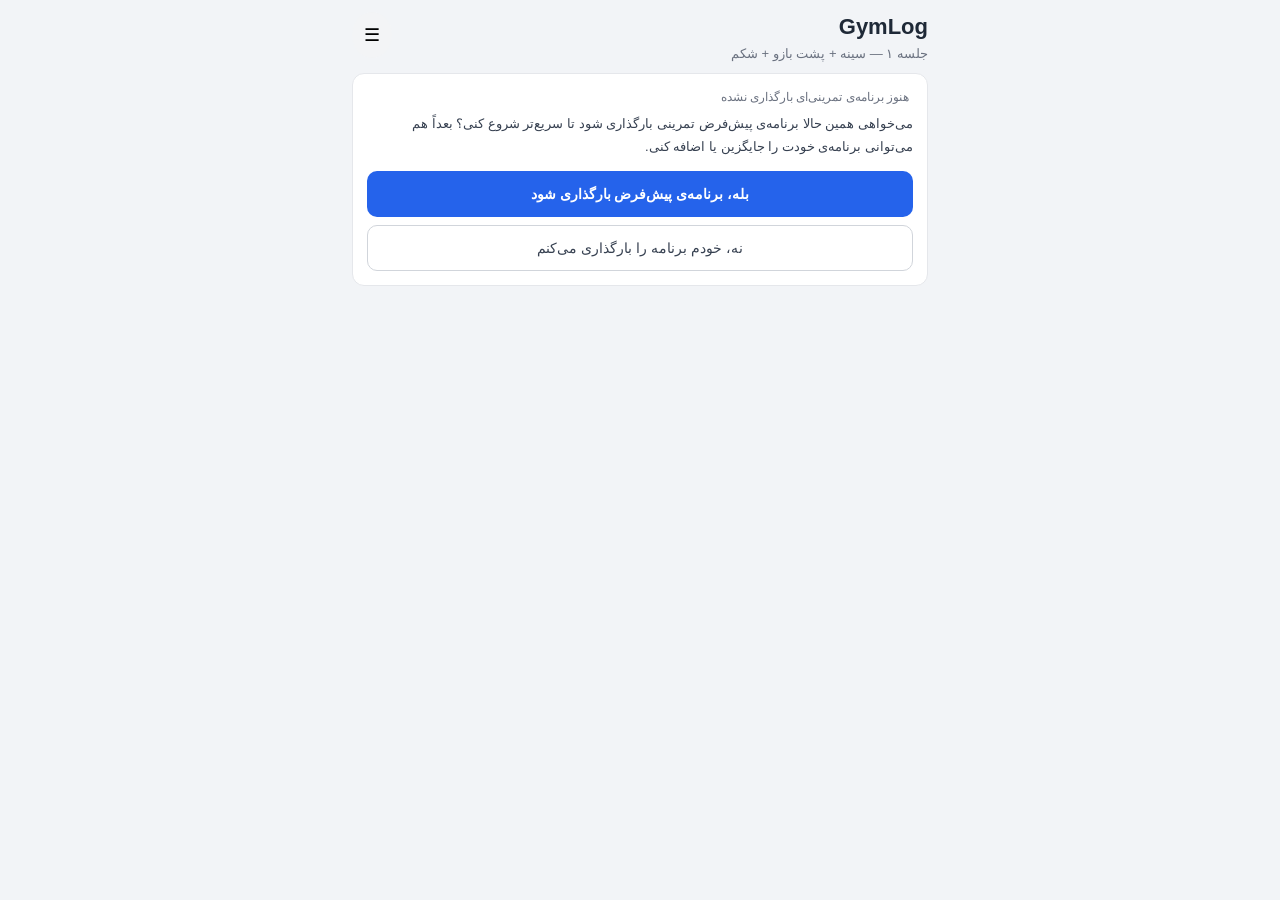
==== commit 2b5cf5ab: "برخی تغییرات کوچکدر ui" ====
--- a/index.html
+++ b/index.html
@@ -5,9 +5,9 @@
     <meta name="viewport" content="width=device-width, initial-scale=1.0">
     <link rel="manifest" href="./manifest.json">
     <meta name="theme-color" content="#2563eb">
-    <title>Gym Progress Tracker</title>
+    <title>GymLog</title>
     <meta name="description" content="ثبت و پیگیری تمرین‌های بدنسازی" />
-    <meta property="og:title" content="Gym Progress Tracker" />
+    <meta property="og:title" content="GymLog" />
     <meta property="og:description" content="ثبت و پیگیری تمرین‌های بدنسازی" />
     <meta property="og:type" content="website" />
     <link rel="stylesheet" href="./css/style.css">
@@ -22,7 +22,7 @@
     ========================= -->
     <header class="page-header">
         <div>
-            <h1>Gym Progress Tracker</h1>
+            <h1>GymLog</h1>
             <p id="sessionTitle">جلسه ۱ — سینه + پشت بازو + شکم</p>
         </div>
 
@@ -32,7 +32,7 @@
             class="settings-icon-btn"
             aria-label="تنظیمات"
         >
-            ⚙️
+            ☰
         </button>
     </header>
 
@@ -210,6 +210,17 @@
                     </button>
                 </div>
 
+                <!-- Muscle group report -->
+                <div class="setting-row">
+                    <div class="setting-info">
+                        <strong>گزارش گروه‌های عضلانی</strong>
+                        <span>تحلیل حجم تمرین بر اساس وزنه و تکرار برای هر گروه عضلانی، همراه با نمودار عنکبوتی.</span>
+                    </div>
+                    <a href="./report.html" class="secondary-btn file-btn" style="text-decoration:none;">
+                        مشاهده گزارش
+                    </a>
+                </div>
+
                 <!-- Backup -->
                 <div class="setting-row backup-setting">
                     <div class="setting-info">
--- a/css/style.css
+++ b/css/style.css
@@ -347,6 +347,7 @@
 .date-picker-weekdays {
     display: grid;
     grid-template-columns: repeat(7, 1fr);
+    direction: ltr;
     margin-bottom: 4px;
     font-size: 11px;
     color: #9ca3af;
@@ -356,6 +357,7 @@
 .date-picker-grid {
     display: grid;
     grid-template-columns: repeat(7, 1fr);
+    direction: ltr;
     gap: 4px;
 }
 
@@ -365,7 +367,10 @@
     flex-direction: column;
     align-items: center;
     justify-content: center;
+    width: 100%;
+    min-width: 0;
     height: 40px;
+    padding: 0;
     border: none;
     border-radius: 8px;
     background: transparent;
@@ -719,6 +724,21 @@
     height: 100%;
 }
 
+@media (min-width: 900px) {
+    .settings-page-overlay {
+        display: flex;
+        justify-content: center;
+        background: #f2f4f7;
+    }
+
+    .settings-page {
+        width: 100%;
+        max-width: 600px;
+        background: white;
+        box-shadow: 0 0 0 1px #e5e7eb;
+    }
+}
+
 .settings-page-header {
     display: flex;
     align-items: center;
@@ -825,6 +845,21 @@
     display: flex;
     flex-direction: column;
     height: 100%;
+}
+
+@media (min-width: 900px) {
+    .my-programs-overlay {
+        display: flex;
+        justify-content: center;
+        background: #f2f4f7;
+    }
+
+    .my-programs-page {
+        width: 100%;
+        max-width: 600px;
+        background: white;
+        box-shadow: 0 0 0 1px #e5e7eb;
+    }
 }
 
 .my-programs-header {
@@ -1037,6 +1072,21 @@
     height: 100%;
 }
 
+@media (min-width: 900px) {
+    .exercise-bank-overlay {
+        display: flex;
+        justify-content: center;
+        background: #f2f4f7;
+    }
+
+    .exercise-bank-page {
+        width: 100%;
+        max-width: 600px;
+        background: white;
+        box-shadow: 0 0 0 1px #e5e7eb;
+    }
+}
+
 .exercise-bank-header {
     display: flex;
     align-items: center;
@@ -1393,6 +1443,17 @@
     background: #111827;
 }
 
+@media (min-width: 900px) {
+    body.dark-mode .settings-page-overlay {
+        background: #0b0f17;
+    }
+
+    body.dark-mode .settings-page {
+        background: #111827;
+        box-shadow: 0 0 0 1px #374151;
+    }
+}
+
 body.dark-mode .settings-page-header {
     border-color: #374151;
 }
@@ -1423,6 +1484,17 @@
 
 body.dark-mode .my-programs-overlay {
     background: #111827;
+}
+
+@media (min-width: 900px) {
+    body.dark-mode .my-programs-overlay {
+        background: #0b0f17;
+    }
+
+    body.dark-mode .my-programs-page {
+        background: #111827;
+        box-shadow: 0 0 0 1px #374151;
+    }
 }
 
 body.dark-mode .my-programs-header {
@@ -1483,6 +1555,17 @@
     background: #111827;
 }
 
+@media (min-width: 900px) {
+    body.dark-mode .exercise-bank-overlay {
+        background: #0b0f17;
+    }
+
+    body.dark-mode .exercise-bank-page {
+        background: #111827;
+        box-shadow: 0 0 0 1px #374151;
+    }
+}
+
 body.dark-mode .exercise-bank-header {
     border-color: #374151;
 }
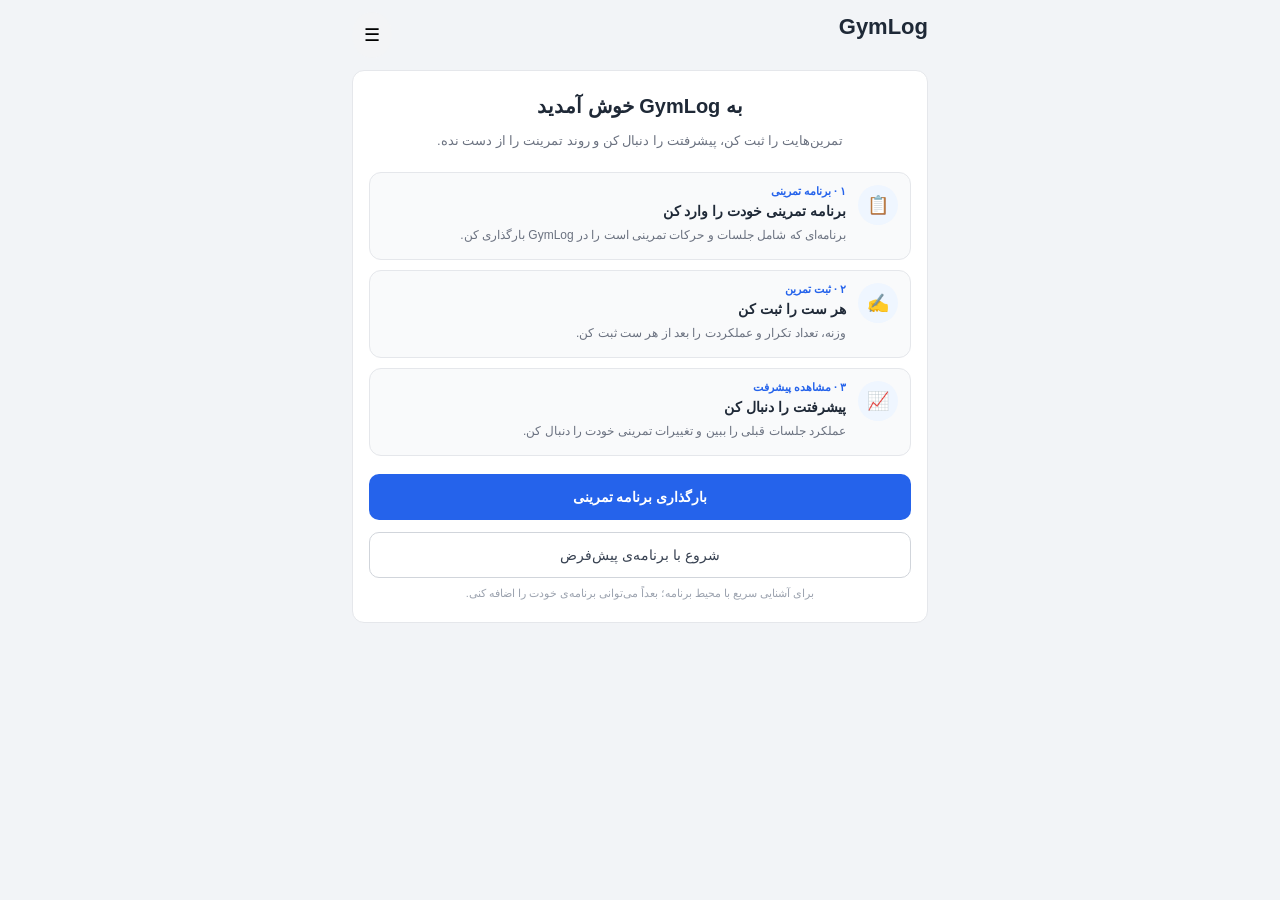
==== commit 38e8c601: "add onboarding, hide header title, auto-backup on finish session - Onboarding: replace the empty "no" ====
--- a/index.html
+++ b/index.html
@@ -23,7 +23,6 @@
     <header class="page-header">
         <div>
             <h1>GymLog</h1>
-            <p id="sessionTitle">جلسه ۱ — سینه + پشت بازو + شکم</p>
         </div>
 
         <button
@@ -39,31 +38,51 @@
     <!-- =========================
          Empty state
     ========================= -->
-    <section id="emptyProgramState" class="card" style="display: none;">
-        <div class="selector-title">
-            هنوز برنامه‌ی تمرینی‌ای بارگذاری نشده
-        </div>
-
-        <div id="defaultProgramSuggestion" class="default-program-suggestion" style="display: none;">
-            <p>
-                می‌خواهی همین حالا برنامه‌ی پیش‌فرض تمرینی بارگذاری شود
-                تا سریع‌تر شروع کنی؟ بعداً هم می‌توانی برنامه‌ی خودت را
-                جایگزین یا اضافه کنی.
-            </p>
-            <div class="default-program-actions">
-                <button type="button" id="loadDefaultProgramBtn" class="primary-btn">
-                    بله، برنامه‌ی پیش‌فرض بارگذاری شود
+    <section id="emptyProgramState" class="card onboarding" style="display: none;">
+        <div class="onboarding-hero">
+            <h2>به GymLog خوش آمدید</h2>
+            <p>تمرین‌هایت را ثبت کن، پیشرفتت را دنبال کن و روند تمرینت را از دست نده.</p>
+        </div>
+
+        <ol class="onboarding-steps">
+            <li class="onboarding-step">
+                <span class="onboarding-step-icon" aria-hidden="true">📋</span>
+                <div class="onboarding-step-text">
+                    <span class="onboarding-step-label">۱ · برنامه تمرینی</span>
+                    <strong>برنامه تمرینی خودت را وارد کن</strong>
+                    <span class="onboarding-step-desc">برنامه‌ای که شامل جلسات و حرکات تمرینی است را در GymLog بارگذاری کن.</span>
+                </div>
+            </li>
+            <li class="onboarding-step">
+                <span class="onboarding-step-icon" aria-hidden="true">✍️</span>
+                <div class="onboarding-step-text">
+                    <span class="onboarding-step-label">۲ · ثبت تمرین</span>
+                    <strong>هر ست را ثبت کن</strong>
+                    <span class="onboarding-step-desc">وزنه، تعداد تکرار و عملکردت را بعد از هر ست ثبت کن.</span>
+                </div>
+            </li>
+            <li class="onboarding-step">
+                <span class="onboarding-step-icon" aria-hidden="true">📈</span>
+                <div class="onboarding-step-text">
+                    <span class="onboarding-step-label">۳ · مشاهده پیشرفت</span>
+                    <strong>پیشرفتت را دنبال کن</strong>
+                    <span class="onboarding-step-desc">عملکرد جلسات قبلی را ببین و تغییرات تمرینی خودت را دنبال کن.</span>
+                </div>
+            </li>
+        </ol>
+
+        <div class="onboarding-actions">
+            <button type="button" id="onboardingUploadBtn" class="primary-btn">
+                بارگذاری برنامه تمرینی
+            </button>
+
+            <div id="defaultProgramSuggestion" class="default-program-suggestion" style="display: none;">
+                <button type="button" id="loadDefaultProgramBtn" class="secondary-btn">
+                    شروع با برنامه‌ی پیش‌فرض
                 </button>
-                <button type="button" id="dismissDefaultProgramBtn" class="secondary-btn">
-                    نه، خودم برنامه را بارگذاری می‌کنم
-                </button>
+                <small>برای آشنایی سریع با محیط برنامه؛ بعداً می‌توانی برنامه‌ی خودت را اضافه کنی.</small>
             </div>
         </div>
-
-        <p id="emptyProgramManualHint">
-            از بخش «⚙️ تنظیمات و پشتیبان» پایین صفحه، گزینه‌ی
-            «بارگذاری برنامه‌ی جدید» را بزن و فایل برنامه‌ات را انتخاب کن.
-        </p>
     </section>
 
     <div id="programContent">
@@ -183,7 +202,7 @@
                         <strong>ظاهر برنامه</strong>
                         <span>تغییر بین حالت روشن و تاریک</span>
                     </div>
-                    <button id="themeToggleBtn" class="secondary-btn" type="button">
+                    <button id="themeToggleBtn" class="secondary-btn setting-btn" type="button">
                         🌙 حالت تاریک
                     </button>
                 </div>
@@ -194,7 +213,7 @@
                         <strong>بانک حرکات</strong>
                         <span>فهرست کامل حرکات ورزشی کاتالوگ با تصویر، شناسه و نحوه اجرا</span>
                     </div>
-                    <button id="openExerciseBankBtn" class="secondary-btn" type="button">
+                    <button id="openExerciseBankBtn" class="secondary-btn setting-btn" type="button">
                         نمایش بانک حرکات
                     </button>
                 </div>
@@ -205,7 +224,7 @@
                         <strong>برنامه‌های من</strong>
                         <span>فهرست برنامه‌های ماهانه، بازه‌ی تمرین هرکدام و جزئیات جلسات و حرکات.</span>
                     </div>
-                    <button id="openMyProgramsBtn" class="secondary-btn" type="button">
+                    <button id="openMyProgramsBtn" class="secondary-btn setting-btn" type="button">
                         مشاهده
                     </button>
                 </div>
@@ -216,9 +235,20 @@
                         <strong>گزارش گروه‌های عضلانی</strong>
                         <span>تحلیل حجم تمرین بر اساس وزنه و تکرار برای هر گروه عضلانی، همراه با نمودار عنکبوتی.</span>
                     </div>
-                    <a href="./report.html" class="secondary-btn file-btn" style="text-decoration:none;">
+                    <a href="./report.html" class="secondary-btn file-btn setting-btn" style="text-decoration:none;">
                         مشاهده گزارش
                     </a>
+                </div>
+
+                <!-- App update -->
+                <div class="setting-row">
+                    <div class="setting-info">
+                        <strong>به‌روزرسانی برنامه</strong>
+                        <span id="updateStatus">نسخه‌ی فعلی به‌روز است.</span>
+                    </div>
+                    <button id="updateAppBtn" class="secondary-btn setting-btn" type="button" disabled>
+                        به‌روزرسانی
+                    </button>
                 </div>
 
                 <!-- Backup -->
@@ -288,16 +318,72 @@
 <script src="./js/app.js"></script>
 
 <script>
-    if ("serviceWorker" in navigator) {
+    (function () {
+        if (!("serviceWorker" in navigator)) return;
+
+        const updateBtn = document.getElementById("updateAppBtn");
+        const updateStatus = document.getElementById("updateStatus");
+        let registration = null;
+        let userRequestedUpdate = false;
+
+        function markUpdateAvailable() {
+            if (updateBtn) {
+                updateBtn.disabled = false;
+                updateBtn.classList.add("update-ready");
+            }
+            if (updateStatus) {
+                updateStatus.textContent = "نسخه‌ی جدید آماده است. برای اعمال، دکمه‌ی به‌روزرسانی را بزن.";
+            }
+        }
+
+        function trackInstalling(worker) {
+            if (!worker) return;
+            worker.addEventListener("statechange", () => {
+                if (worker.state === "installed" && navigator.serviceWorker.controller) {
+                    markUpdateAvailable();
+                }
+            });
+        }
+
         window.addEventListener("load", () => {
             navigator.serviceWorker.register("./service-worker.js")
-            .then(reg => {
-                reg.update();
-                console.log("Service Worker registered:", reg.scope);
-            })
-            .catch(err => console.error("Service Worker registration failed:", err));
+                .then(reg => {
+                    registration = reg;
+                    if (reg.waiting && navigator.serviceWorker.controller) markUpdateAvailable();
+                    reg.addEventListener("updatefound", () => trackInstalling(reg.installing));
+                    reg.update().catch(() => {});
+                })
+                .catch(err => console.error("Service Worker registration failed:", err));
         });
-    }
+
+        // هر بار که برنامه دوباره جلو می‌آید یا تنظیمات باز می‌شود، وجود نسخه‌ی جدید بررسی می‌شود
+        function checkForUpdate() {
+            if (registration && navigator.onLine) registration.update().catch(() => {});
+        }
+        document.addEventListener("visibilitychange", () => {
+            if (document.visibilityState === "visible") checkForUpdate();
+        });
+        const openBtn = document.getElementById("openSettingsBtn");
+        if (openBtn) openBtn.addEventListener("click", checkForUpdate);
+
+        if (updateBtn) {
+            updateBtn.addEventListener("click", () => {
+                const waiting = registration && registration.waiting;
+                if (!waiting) return;
+                userRequestedUpdate = true;
+                updateBtn.disabled = true;
+                if (updateStatus) updateStatus.textContent = "در حال به‌روزرسانی…";
+                waiting.postMessage({ type: "SKIP_WAITING" });
+            });
+        }
+
+        let reloading = false;
+        navigator.serviceWorker.addEventListener("controllerchange", () => {
+            if (!userRequestedUpdate || reloading) return;
+            reloading = true;
+            window.location.reload();
+        });
+    })();
 </script>
 
 </body>
--- a/css/style.css
+++ b/css/style.css
@@ -122,12 +122,21 @@
 }
 
 .session-buttons {
-    display: grid;
-    grid-template-columns: repeat(3, 1fr);
+    display: flex;
     gap: 6px;
+    overflow-x: auto;
+    padding-bottom: 4px;
+    scroll-snap-type: x proximity;
+    -webkit-overflow-scrolling: touch;
+}
+
+.session-buttons::-webkit-scrollbar {
+    height: 3px;
 }
 
 .session-btn {
+    flex: 1 0 96px;
+    scroll-snap-align: center;
     min-height: 62px;
     padding: 7px 4px;
     border-radius: 9px;
@@ -1618,3 +1627,206 @@
 body.dark-mode .exercise-bank-id {
     color: #9ca3af;
 }
+
+
+/* =========================
+   Settings: uniform buttons + update button
+========================= */
+.setting-row .setting-btn {
+    display: flex;
+    align-items: center;
+    justify-content: center;
+    width: 150px;
+    min-height: 42px;
+    padding: 8px 10px;
+    font-size: 12px;
+    text-align: center;
+    white-space: nowrap;
+}
+
+#updateAppBtn:disabled {
+    opacity: 0.5;
+    cursor: default;
+}
+
+#updateAppBtn.update-ready {
+    background: #2563eb;
+    border-color: #2563eb;
+    color: white;
+    font-weight: bold;
+}
+
+
+/* =========================
+   Onboarding (empty program state)
+========================= */
+.onboarding {
+    padding: 20px 16px;
+}
+
+.onboarding-hero {
+    text-align: center;
+    margin-bottom: 18px;
+}
+
+.onboarding-hero h2 {
+    margin: 0 0 8px;
+    font-size: 20px;
+    line-height: 1.5;
+}
+
+.onboarding-hero p {
+    margin: 0;
+    font-size: 13px;
+    line-height: 1.9;
+    color: #6b7280;
+}
+
+.onboarding-steps {
+    list-style: none;
+    margin: 0 0 18px;
+    padding: 0;
+    display: flex;
+    flex-direction: column;
+    gap: 10px;
+}
+
+.onboarding-step {
+    display: flex;
+    align-items: flex-start;
+    gap: 12px;
+    padding: 12px;
+    border: 1px solid #e5e7eb;
+    border-radius: 12px;
+    background: #f9fafb;
+}
+
+.onboarding-step-icon {
+    flex: 0 0 auto;
+    width: 40px;
+    height: 40px;
+    display: flex;
+    align-items: center;
+    justify-content: center;
+    border-radius: 50%;
+    background: #eff6ff;
+    font-size: 18px;
+}
+
+.onboarding-step-text {
+    min-width: 0;
+}
+
+.onboarding-step-label {
+    display: block;
+    margin-bottom: 2px;
+    font-size: 11px;
+    font-weight: 600;
+    color: #2563eb;
+}
+
+.onboarding-step-text strong {
+    display: block;
+    margin-bottom: 3px;
+    font-size: 14px;
+    line-height: 1.6;
+    color: #1f2937;
+}
+
+.onboarding-step-desc {
+    display: block;
+    font-size: 12px;
+    line-height: 1.8;
+    color: #6b7280;
+}
+
+.onboarding-actions {
+    display: flex;
+    flex-direction: column;
+    gap: 12px;
+}
+
+.onboarding-actions .primary-btn,
+.onboarding-actions .secondary-btn {
+    width: 100%;
+}
+
+.onboarding-actions .default-program-suggestion {
+    display: flex;
+    flex-direction: column;
+    gap: 6px;
+    text-align: center;
+}
+
+.onboarding-actions .default-program-suggestion small {
+    font-size: 11px;
+    line-height: 1.7;
+    color: #9ca3af;
+}
+
+body.dark-mode .onboarding-hero p,
+body.dark-mode .onboarding-step-desc {
+    color: #9ca3af;
+}
+
+body.dark-mode .onboarding-step {
+    background: #18212f;
+    border-color: #374151;
+}
+
+body.dark-mode .onboarding-step-icon {
+    background: #172554;
+}
+
+body.dark-mode .onboarding-step-label {
+    color: #93c5fd;
+}
+
+body.dark-mode .onboarding-step-text strong {
+    color: #f3f4f6;
+}
+
+body.dark-mode .onboarding-actions .default-program-suggestion small {
+    color: #6b7280;
+}
+
+
+/* =========================
+   Toast (end-of-session message)
+========================= */
+.app-toast {
+    position: fixed;
+    left: 50%;
+    bottom: 24px;
+    z-index: 2000;
+    max-width: calc(100% - 32px);
+    padding: 11px 16px;
+    border-radius: 10px;
+    background: #111827;
+    color: white;
+    font-size: 13px;
+    line-height: 1.8;
+    text-align: center;
+    box-shadow: 0 6px 20px rgba(0, 0, 0, 0.25);
+    opacity: 0;
+    transform: translate(-50%, 8px);
+    transition: opacity 0.25s ease, transform 0.25s ease;
+    pointer-events: none;
+}
+
+.app-toast.show {
+    opacity: 1;
+    transform: translate(-50%, 0);
+}
+
+.app-toast.warning {
+    background: #92400e;
+}
+
+body.dark-mode .app-toast {
+    background: #374151;
+}
+
+body.dark-mode .app-toast.warning {
+    background: #b45309;
+}
